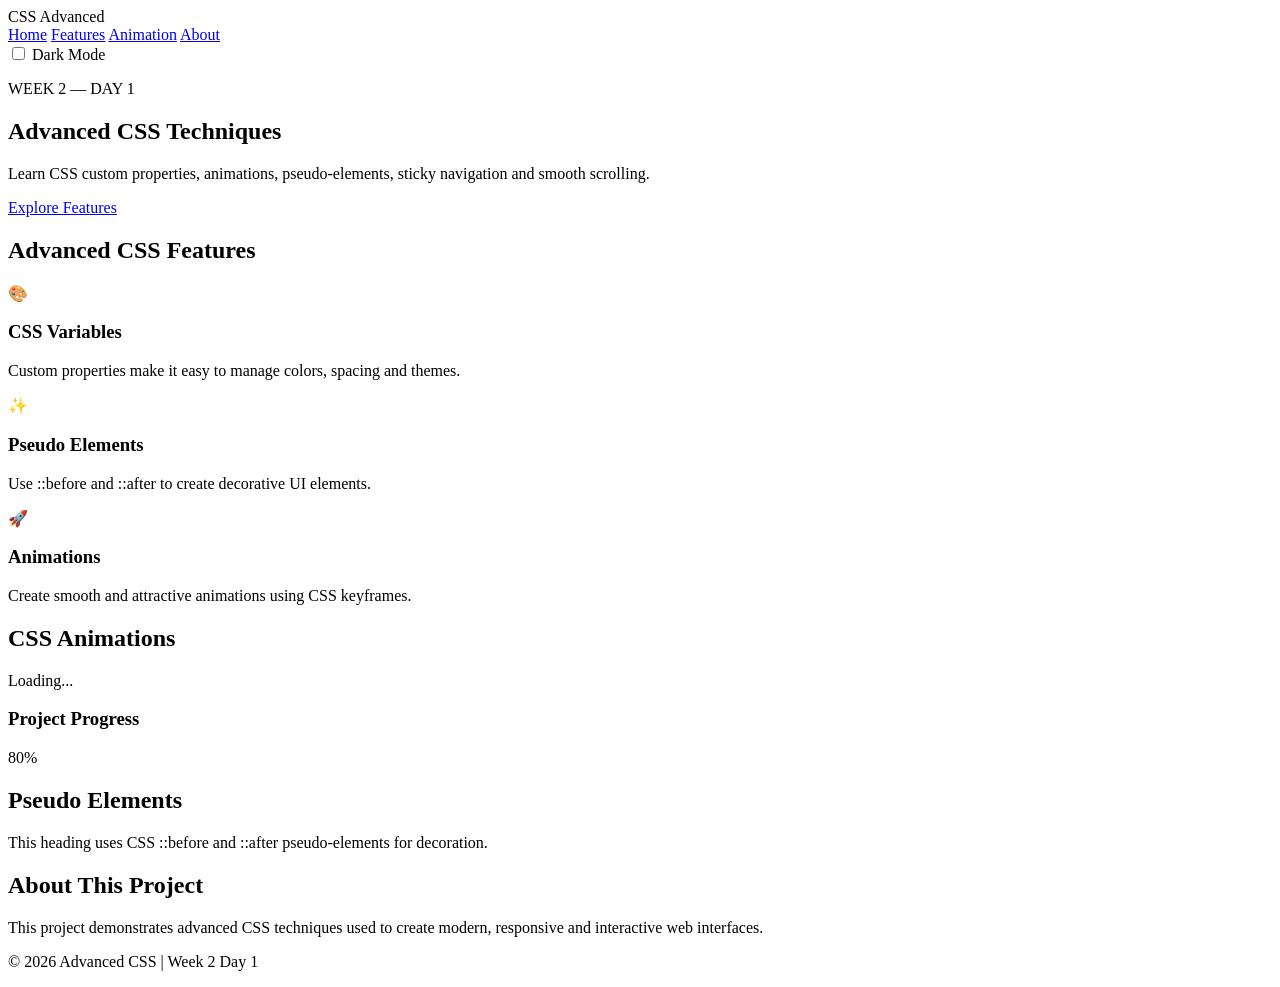
==== index.html @ 44ef24af "Week 2 Day 1 complete" ====
<!DOCTYPE html>
<html lang="en">
<head>
    <meta charset="UTF-8">

    <meta name="viewport" content="width=device-width, initial-scale=1.0">

    <meta name="description"
          content="Week 2 Day 1 Advanced CSS project">

    <title>Advanced CSS | Week 2 Day 1</title>

    <link rel="stylesheet" href="advanced_styles.css">
</head>

<body>

    <!-- Sticky Navigation -->
    <header class="site-header">

        <nav class="navbar">

            <div class="logo">
                CSS Advanced
            </div>

            <div class="nav-links">
                <a href="#home">Home</a>
                <a href="#features">Features</a>
                <a href="#animation">Animation</a>
                <a href="#about">About</a>
            </div>

            <!-- Theme Switcher -->
            <label class="theme-switch">
                <input type="checkbox" id="themeToggle">
                <span class="slider"></span>
                <span class="theme-text">Dark Mode</span>
            </label>

        </nav>

    </header>


    <!-- Main Content -->
    <main>

        <!-- Home Section -->
        <section id="home" class="hero">

            <div class="hero-content">

                <p class="small-title">WEEK 2 — DAY 1</p>

                <h1>Advanced CSS Techniques</h1>

                <p>
                    Learn CSS custom properties, animations,
                    pseudo-elements, sticky navigation and
                    smooth scrolling.
                </p>

                <a href="#features" class="button">
                    Explore Features
                </a>

            </div>

        </section>


        <!-- Features Section -->
        <section id="features" class="section">

            <h2>Advanced CSS Features</h2>

            <div class="cards">

                <article class="card">

                    <div class="card-icon">🎨</div>

                    <h3>CSS Variables</h3>

                    <p>
                        Custom properties make it easy to
                        manage colors, spacing and themes.
                    </p>

                </article>


                <article class="card">

                    <div class="card-icon">✨</div>

                    <h3>Pseudo Elements</h3>

                    <p>
                        Use ::before and ::after to create
                        decorative UI elements.
                    </p>

                </article>


                <article class="card">

                    <div class="card-icon">🚀</div>

                    <h3>Animations</h3>

                    <p>
                        Create smooth and attractive
                        animations using CSS keyframes.
                    </p>

                </article>

            </div>

        </section>


        <!-- Animation Section -->
        <section id="animation" class="section animation-section">

            <h2>CSS Animations</h2>

            <div class="animation-container">

                <!-- Loading Spinner -->
                <div class="spinner"></div>

                <p>Loading...</p>

            </div>


            <!-- Progress Bar -->
            <div class="progress-container">

                <h3>Project Progress</h3>

                <div class="progress-bar">

                    <div class="progress">
                        <span>80%</span>
                    </div>

                </div>

            </div>

        </section>


        <!-- Pseudo Element Section -->
        <section class="section">

            <h2 class="decorated-title">
                Pseudo Elements
            </h2>

            <p class="pseudo-text">
                This heading uses CSS ::before and ::after
                pseudo-elements for decoration.
            </p>

        </section>


        <!-- About Section -->
        <section id="about" class="section about">

            <h2>About This Project</h2>

            <p>
                This project demonstrates advanced CSS
                techniques used to create modern,
                responsive and interactive web interfaces.
            </p>

        </section>

    </main>


    <!-- Footer -->
    <footer>

        <p>
            © 2026 Advanced CSS | Week 2 Day 1
        </p>

    </footer>


    <!-- Theme JavaScript -->
    <script>

        const themeToggle =
            document.getElementById("themeToggle");

        themeToggle.addEventListener("change", function () {

            document.body.classList.toggle("dark-theme");

        });

    </script>

</body>
</html>
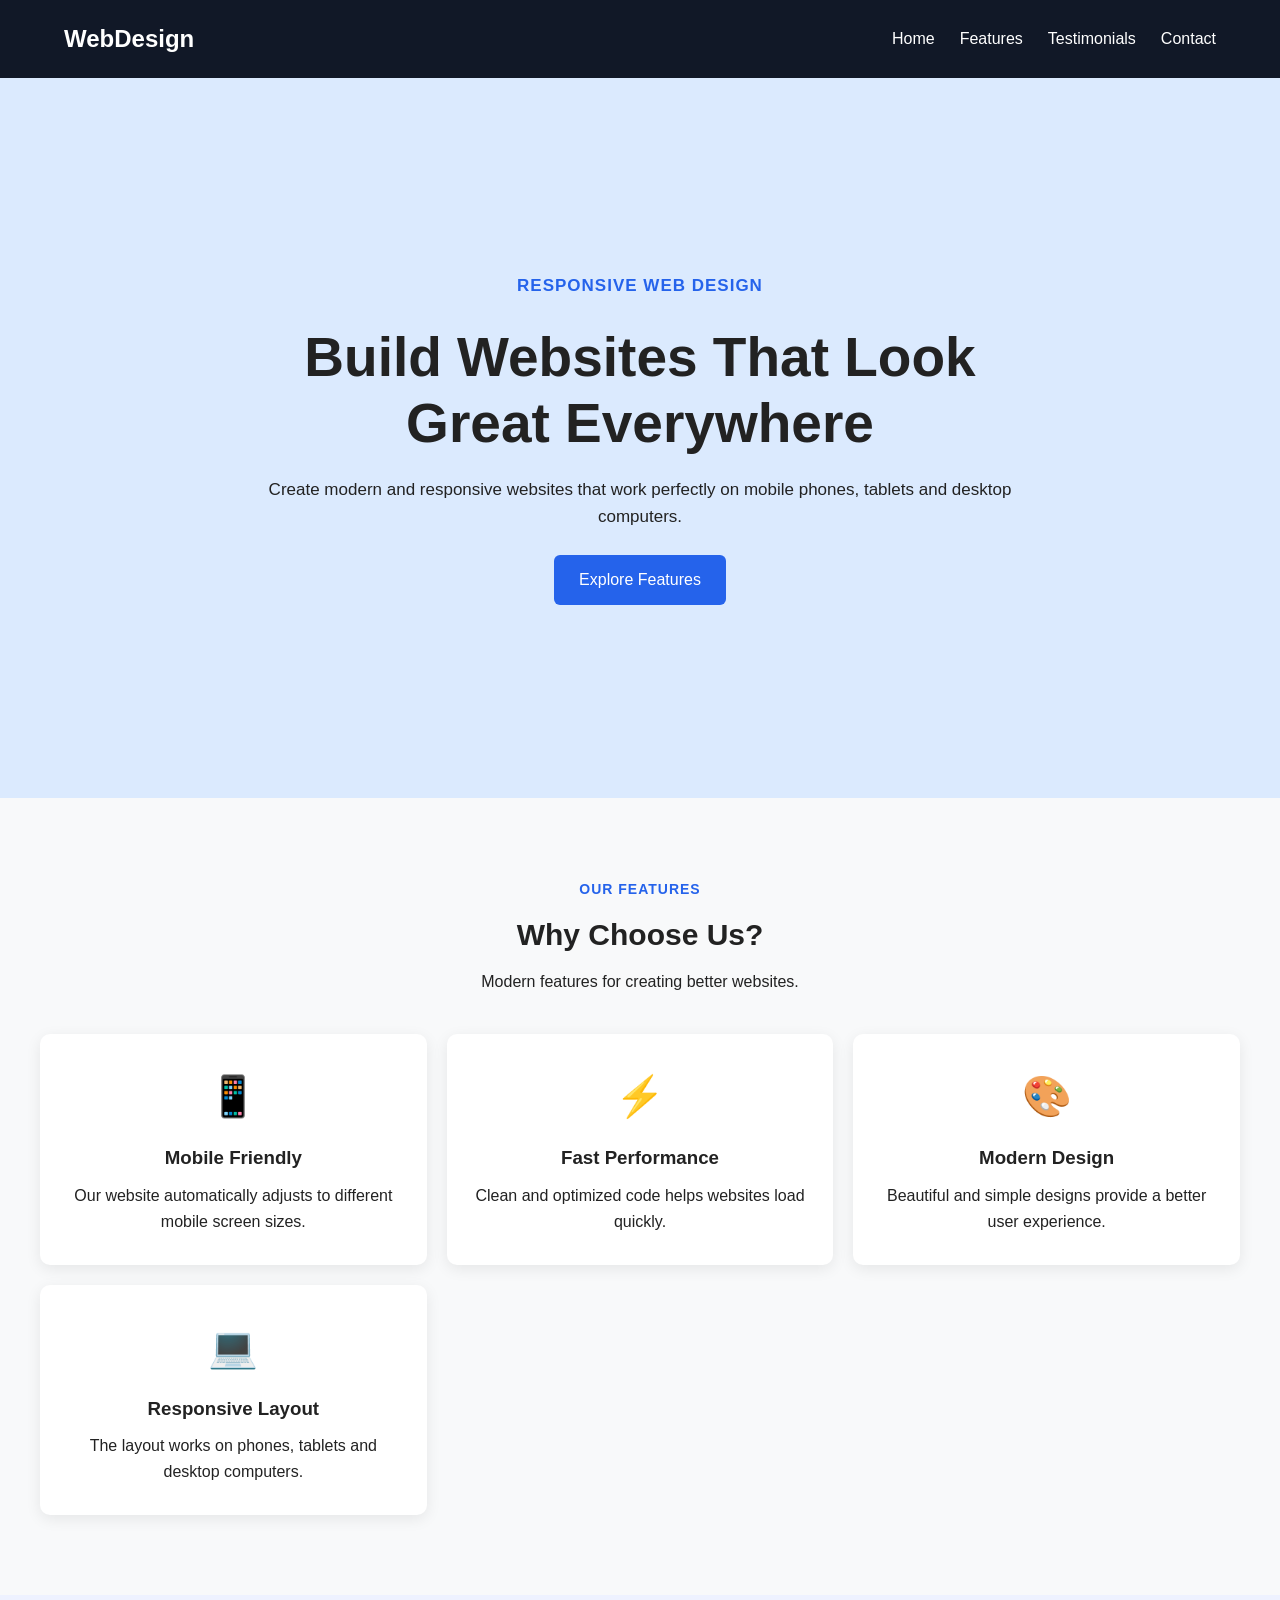
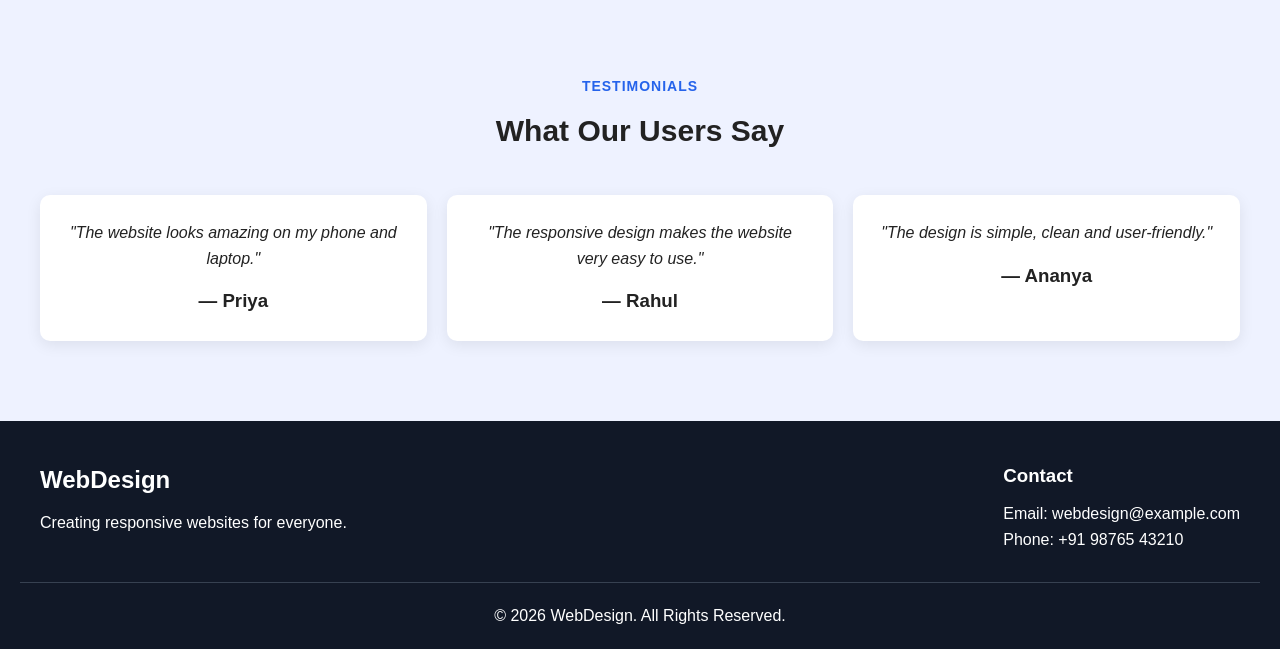
==== commit b4e15a56: "feat: responsive-design-advanced week-2-day-2 complete" ====
--- a/index.html
+++ b/index.html
@@ -3,213 +3,211 @@
 <head>
     <meta charset="UTF-8">
 
+    <!-- Responsive Design -->
     <meta name="viewport" content="width=device-width, initial-scale=1.0">
 
-    <meta name="description"
-          content="Week 2 Day 1 Advanced CSS project">
-
-    <title>Advanced CSS | Week 2 Day 1</title>
-
-    <link rel="stylesheet" href="advanced_styles.css">
+    <meta name="description" content="Responsive Design Landing Page">
+
+    <title>Responsive Design</title>
+
+    <!-- Connect CSS -->
+    <link rel="stylesheet" href="style.css">
 </head>
 
 <body>
 
-    <!-- Sticky Navigation -->
-    <header class="site-header">
-
+    <!-- Navigation -->
+    <header>
         <nav class="navbar">
 
-            <div class="logo">
-                CSS Advanced
-            </div>
-
-            <div class="nav-links">
-                <a href="#home">Home</a>
-                <a href="#features">Features</a>
-                <a href="#animation">Animation</a>
-                <a href="#about">About</a>
-            </div>
-
-            <!-- Theme Switcher -->
-            <label class="theme-switch">
-                <input type="checkbox" id="themeToggle">
-                <span class="slider"></span>
-                <span class="theme-text">Dark Mode</span>
-            </label>
+            <h2 class="logo">WebDesign</h2>
+
+            <ul class="nav-links">
+                <li><a href="#home">Home</a></li>
+                <li><a href="#features">Features</a></li>
+                <li><a href="#testimonials">Testimonials</a></li>
+                <li><a href="#contact">Contact</a></li>
+            </ul>
 
         </nav>
-
     </header>
 
 
-    <!-- Main Content -->
-    <main>
-
-        <!-- Home Section -->
-        <section id="home" class="hero">
-
-            <div class="hero-content">
-
-                <p class="small-title">WEEK 2 — DAY 1</p>
-
-                <h1>Advanced CSS Techniques</h1>
-
-                <p>
-                    Learn CSS custom properties, animations,
-                    pseudo-elements, sticky navigation and
-                    smooth scrolling.
-                </p>
-
-                <a href="#features" class="button">
-                    Explore Features
-                </a>
-
-            </div>
-
-        </section>
-
-
-        <!-- Features Section -->
-        <section id="features" class="section">
-
-            <h2>Advanced CSS Features</h2>
-
-            <div class="cards">
-
-                <article class="card">
-
-                    <div class="card-icon">🎨</div>
-
-                    <h3>CSS Variables</h3>
-
-                    <p>
-                        Custom properties make it easy to
-                        manage colors, spacing and themes.
-                    </p>
-
-                </article>
-
-
-                <article class="card">
-
-                    <div class="card-icon">✨</div>
-
-                    <h3>Pseudo Elements</h3>
-
-                    <p>
-                        Use ::before and ::after to create
-                        decorative UI elements.
-                    </p>
-
-                </article>
-
-
-                <article class="card">
-
-                    <div class="card-icon">🚀</div>
-
-                    <h3>Animations</h3>
-
-                    <p>
-                        Create smooth and attractive
-                        animations using CSS keyframes.
-                    </p>
-
-                </article>
-
-            </div>
-
-        </section>
-
-
-        <!-- Animation Section -->
-        <section id="animation" class="section animation-section">
-
-            <h2>CSS Animations</h2>
-
-            <div class="animation-container">
-
-                <!-- Loading Spinner -->
-                <div class="spinner"></div>
-
-                <p>Loading...</p>
-
-            </div>
-
-
-            <!-- Progress Bar -->
-            <div class="progress-container">
-
-                <h3>Project Progress</h3>
-
-                <div class="progress-bar">
-
-                    <div class="progress">
-                        <span>80%</span>
-                    </div>
-
-                </div>
-
-            </div>
-
-        </section>
-
-
-        <!-- Pseudo Element Section -->
-        <section class="section">
-
-            <h2 class="decorated-title">
-                Pseudo Elements
-            </h2>
-
-            <p class="pseudo-text">
-                This heading uses CSS ::before and ::after
-                pseudo-elements for decoration.
+    <!-- Hero Section -->
+    <section id="home" class="hero">
+
+        <div class="hero-content">
+
+            <p class="subtitle">RESPONSIVE WEB DESIGN</p>
+
+            <h1>Build Websites That Look Great Everywhere</h1>
+
+            <p>
+                Create modern and responsive websites that work perfectly
+                on mobile phones, tablets and desktop computers.
             </p>
 
-        </section>
-
-
-        <!-- About Section -->
-        <section id="about" class="section about">
-
-            <h2>About This Project</h2>
+            <a href="#features" class="button">
+                Explore Features
+            </a>
+
+        </div>
+
+    </section>
+
+
+    <!-- Features Section -->
+    <section id="features" class="features">
+
+        <div class="section-title">
+            <p class="subtitle">OUR FEATURES</p>
+
+            <h2>Why Choose Us?</h2>
 
             <p>
-                This project demonstrates advanced CSS
-                techniques used to create modern,
-                responsive and interactive web interfaces.
+                Modern features for creating better websites.
             </p>
-
-        </section>
-
-    </main>
+        </div>
+
+
+        <!-- CSS Grid -->
+        <div class="feature-grid">
+
+            <div class="feature-card">
+                <div class="icon">📱</div>
+
+                <h3>Mobile Friendly</h3>
+
+                <p>
+                    Our website automatically adjusts to different
+                    mobile screen sizes.
+                </p>
+            </div>
+
+
+            <div class="feature-card">
+                <div class="icon">⚡</div>
+
+                <h3>Fast Performance</h3>
+
+                <p>
+                    Clean and optimized code helps websites load
+                    quickly.
+                </p>
+            </div>
+
+
+            <div class="feature-card">
+                <div class="icon">🎨</div>
+
+                <h3>Modern Design</h3>
+
+                <p>
+                    Beautiful and simple designs provide a better
+                    user experience.
+                </p>
+            </div>
+
+
+            <div class="feature-card">
+                <div class="icon">💻</div>
+
+                <h3>Responsive Layout</h3>
+
+                <p>
+                    The layout works on phones, tablets and
+                    desktop computers.
+                </p>
+            </div>
+
+        </div>
+
+    </section>
+
+
+    <!-- Testimonials Section -->
+    <section id="testimonials" class="testimonials">
+
+        <div class="section-title">
+
+            <p class="subtitle">TESTIMONIALS</p>
+
+            <h2>What Our Users Say</h2>
+
+        </div>
+
+
+        <!-- Flexbox -->
+        <div class="testimonial-container">
+
+            <div class="testimonial-card">
+
+                <p>
+                    "The website looks amazing on my phone and laptop."
+                </p>
+
+                <h3>— Priya</h3>
+
+            </div>
+
+
+            <div class="testimonial-card">
+
+                <p>
+                    "The responsive design makes the website very easy
+                    to use."
+                </p>
+
+                <h3>— Rahul</h3>
+
+            </div>
+
+
+            <div class="testimonial-card">
+
+                <p>
+                    "The design is simple, clean and user-friendly."
+                </p>
+
+                <h3>— Ananya</h3>
+
+            </div>
+
+        </div>
+
+    </section>
 
 
     <!-- Footer -->
-    <footer>
-
-        <p>
-            © 2026 Advanced CSS | Week 2 Day 1
+    <footer id="contact">
+
+        <div class="footer-content">
+
+            <div>
+                <h2>WebDesign</h2>
+
+                <p>
+                    Creating responsive websites for everyone.
+                </p>
+            </div>
+
+
+            <div>
+                <h3>Contact</h3>
+
+                <p>Email: webdesign@example.com</p>
+
+                <p>Phone: +91 98765 43210</p>
+            </div>
+
+        </div>
+
+
+        <p class="copyright">
+            © 2026 WebDesign. All Rights Reserved.
         </p>
 
     </footer>
-
-
-    <!-- Theme JavaScript -->
-    <script>
-
-        const themeToggle =
-            document.getElementById("themeToggle");
-
-        themeToggle.addEventListener("change", function () {
-
-            document.body.classList.toggle("dark-theme");
-
-        });
-
-    </script>
 
 </body>
 </html>
--- a/style.css
+++ b/style.css
@@ -0,0 +1,382 @@
+/* =========================
+   RESET
+========================= */
+
+* {
+    margin: 0;
+    padding: 0;
+    box-sizing: border-box;
+}
+
+html {
+    scroll-behavior: smooth;
+}
+
+body {
+    font-family: Arial, sans-serif;
+    line-height: 1.6;
+    color: #222;
+    background-color: #f8f9fa;
+}
+
+a {
+    text-decoration: none;
+}
+
+
+/* =========================
+   NAVIGATION
+   FLEXBOX
+========================= */
+
+header {
+    background-color: #111827;
+}
+
+.navbar {
+    width: 90%;
+    max-width: 1200px;
+    margin: auto;
+
+    display: flex;
+    flex-direction: column;
+    align-items: center;
+
+    padding: 20px 0;
+}
+
+.logo {
+    color: white;
+    margin-bottom: 15px;
+}
+
+.nav-links {
+    list-style: none;
+
+    display: flex;
+    flex-direction: column;
+    align-items: center;
+
+    gap: 10px;
+}
+
+.nav-links a {
+    color: white;
+    transition: 0.3s;
+}
+
+.nav-links a:hover {
+    color: #60a5fa;
+}
+
+
+/* =========================
+   HERO
+========================= */
+
+.hero {
+    min-height: 80vh;
+
+    display: flex;
+    justify-content: center;
+    align-items: center;
+
+    text-align: center;
+
+    padding: 40px 20px;
+
+    background-color: #dbeafe;
+}
+
+.hero-content {
+    max-width: 750px;
+}
+
+.subtitle {
+    color: #2563eb;
+    font-size: 14px;
+    font-weight: bold;
+    letter-spacing: 1px;
+    margin-bottom: 10px;
+}
+
+.hero h1 {
+    font-size: 36px;
+    line-height: 1.2;
+    margin-bottom: 20px;
+}
+
+.hero p {
+    font-size: 17px;
+    margin-bottom: 25px;
+}
+
+.button {
+    display: inline-block;
+
+    background-color: #2563eb;
+    color: white;
+
+    padding: 12px 25px;
+
+    border-radius: 6px;
+
+    transition: 0.3s;
+}
+
+.button:hover {
+    background-color: #1d4ed8;
+}
+
+
+/* =========================
+   COMMON SECTION
+========================= */
+
+.features,
+.testimonials {
+    padding: 60px 20px;
+}
+
+.section-title {
+    text-align: center;
+
+    max-width: 700px;
+
+    margin: 0 auto 40px;
+}
+
+.section-title h2 {
+    font-size: 30px;
+    margin-bottom: 10px;
+}
+
+
+/* =========================
+   FEATURES
+   CSS GRID
+========================= */
+
+.feature-grid {
+    max-width: 1200px;
+    margin: auto;
+
+    display: grid;
+
+    grid-template-columns: 1fr;
+
+    gap: 20px;
+}
+
+.feature-card {
+    background-color: white;
+
+    padding: 30px 20px;
+
+    text-align: center;
+
+    border-radius: 10px;
+
+    box-shadow: 0 4px 15px rgba(0, 0, 0, 0.08);
+
+    transition: 0.3s;
+}
+
+.feature-card:hover {
+    transform: translateY(-5px);
+}
+
+.icon {
+    font-size: 40px;
+    margin-bottom: 15px;
+}
+
+.feature-card h3 {
+    margin-bottom: 10px;
+}
+
+
+/* =========================
+   TESTIMONIALS
+   FLEXBOX
+========================= */
+
+.testimonials {
+    background-color: #eef2ff;
+}
+
+.testimonial-container {
+    max-width: 1200px;
+    margin: auto;
+
+    display: flex;
+    flex-direction: column;
+
+    gap: 20px;
+}
+
+.testimonial-card {
+    background-color: white;
+
+    padding: 25px;
+
+    text-align: center;
+
+    border-radius: 10px;
+
+    box-shadow: 0 4px 15px rgba(0, 0, 0, 0.08);
+}
+
+.testimonial-card p {
+    margin-bottom: 15px;
+    font-style: italic;
+}
+
+
+/* =========================
+   FOOTER
+========================= */
+
+footer {
+    background-color: #111827;
+    color: white;
+
+    padding: 40px 20px 20px;
+}
+
+.footer-content {
+    max-width: 1200px;
+    margin: auto;
+
+    display: flex;
+    flex-direction: column;
+
+    gap: 25px;
+}
+
+.footer-content h2,
+.footer-content h3 {
+    margin-bottom: 10px;
+}
+
+.copyright {
+    text-align: center;
+
+    margin-top: 30px;
+
+    padding-top: 20px;
+
+    border-top: 1px solid #374151;
+}
+
+
+/* =========================
+   320px
+========================= */
+
+@media (min-width: 320px) {
+
+    .hero h1 {
+        font-size: 40px;
+    }
+
+}
+
+
+/* =========================
+   768px - TABLET
+========================= */
+
+@media (min-width: 768px) {
+
+    /* Navigation becomes horizontal */
+
+    .navbar {
+        flex-direction: row;
+        justify-content: space-between;
+    }
+
+    .logo {
+        margin-bottom: 0;
+    }
+
+    .nav-links {
+        flex-direction: row;
+        gap: 25px;
+    }
+
+
+    /* Features: 2 columns */
+
+    .feature-grid {
+        grid-template-columns: repeat(2, 1fr);
+    }
+
+
+    /* Testimonials: horizontal */
+
+    .testimonial-container {
+        flex-direction: row;
+    }
+
+    .testimonial-card {
+        flex: 1;
+    }
+
+
+    /* Footer */
+
+    .footer-content {
+        flex-direction: row;
+        justify-content: space-between;
+    }
+
+}
+
+
+/* =========================
+   1024px - DESKTOP
+========================= */
+
+@media (min-width: 1024px) {
+
+    .hero h1 {
+        font-size: 55px;
+    }
+
+    /* Features: 3 columns */
+
+    .feature-grid {
+        grid-template-columns: repeat(3, 1fr);
+    }
+
+    .features,
+    .testimonials {
+        padding: 80px 30px;
+    }
+
+}
+
+
+/* =========================
+   1440px - LARGE DESKTOP
+========================= */
+
+@media (min-width: 1440px) {
+
+    .hero h1 {
+        font-size: 64px;
+    }
+
+    .hero-content {
+        max-width: 900px;
+    }
+
+    .navbar,
+    .feature-grid,
+    .testimonial-container,
+    .footer-content {
+        max-width: 1300px;
+    }
+
+}
